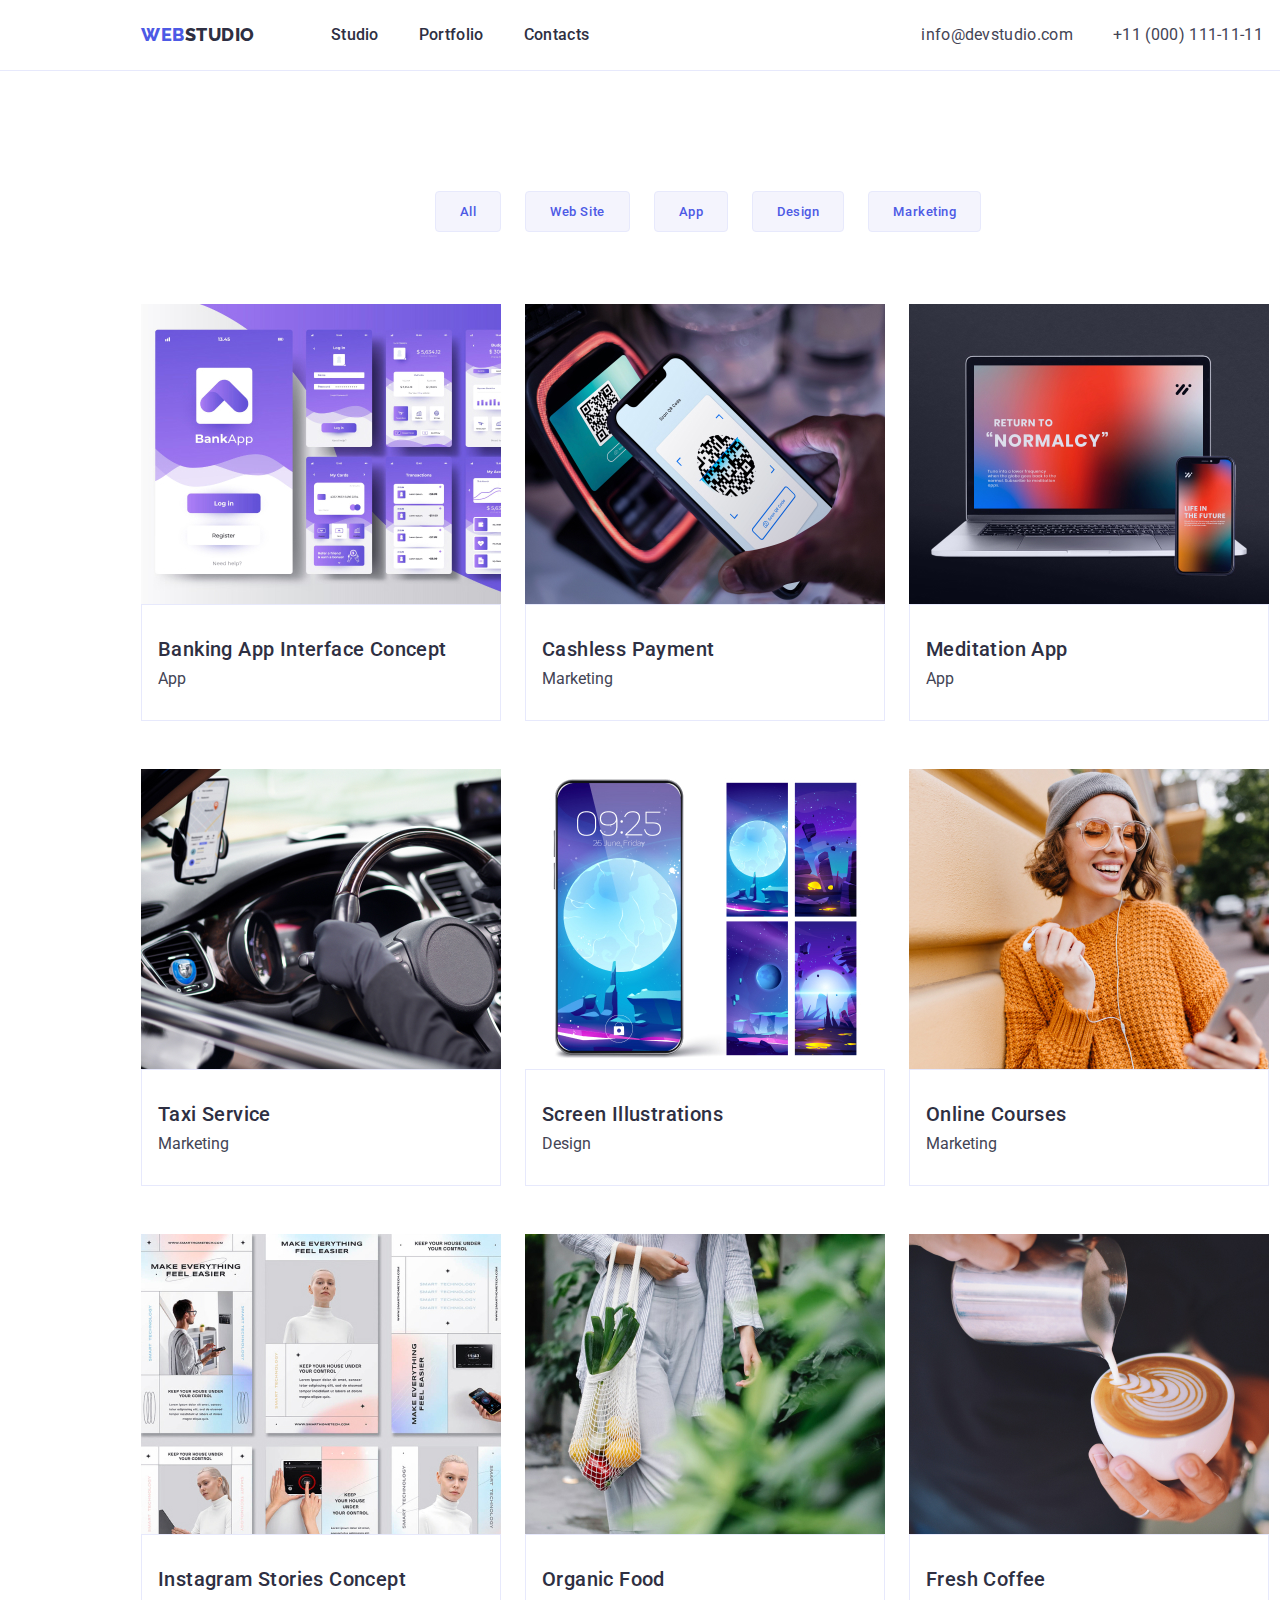
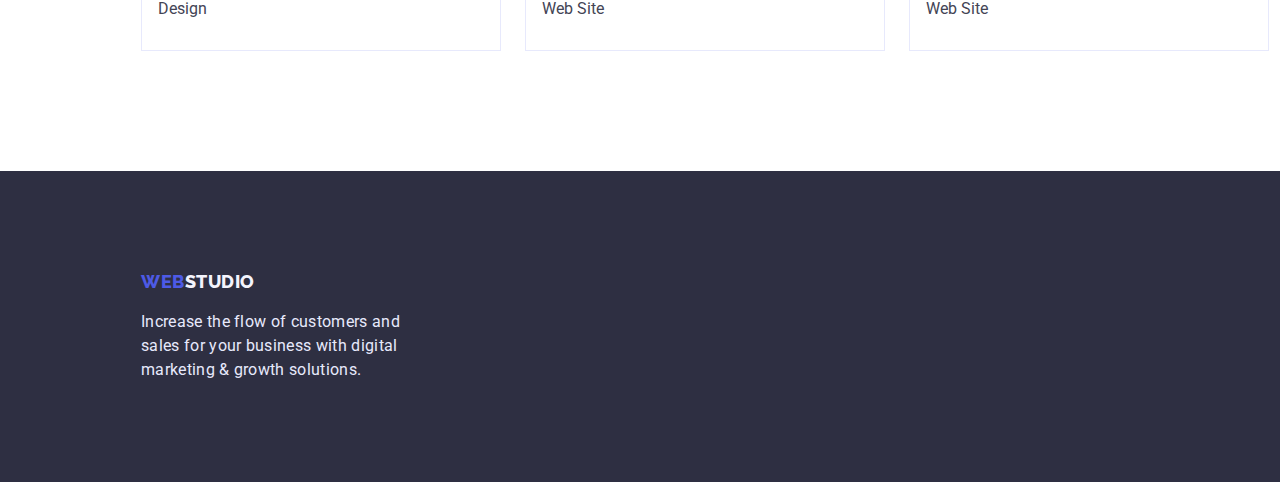
==== portfolio.html @ 7ea70cc3 "Initial commit" ====
<!DOCTYPE html>
<html lang="en">
<head>
    <meta charset="UTF-8">
    <meta http-equiv="X-UA-Compatible" content="IE=edge">
    <meta name="viewport" content="width=device-width, initial-scale=1.0">
    <link rel="stylesheet" href="https://cdnjs.cloudflare.com/ajax/libs/modern-normalize/1.1.0/modern-normalize.min.css" integrity="sha512-wpPYUAdjBVSE4KJnH1VR1HeZfpl1ub8YT/NKx4PuQ5NmX2tKuGu6U/JRp5y+Y8XG2tV+wKQpNHVUX03MfMFn9Q==" crossorigin="anonymous" referrerpolicy="no-referrer" />
    <link rel="preconnect" href="https://fonts.googleapis.com">
    <link rel="preconnect" href="https://fonts.gstatic.com" crossorigin>
    <link href="https://fonts.googleapis.com/css2?family=Raleway:wght@800&family=Roboto:wght@400;500;700;900&display=swap" rel="stylesheet">
    <link rel="stylesheet" href="./css/style.css">
    <title>Portfolio</title>
</head>
<body>
  <header class="header">
    <div class="container nav-container">
      <nav class="navigation">
          <a href="./index.html" class="header-logo link">Web<span class="logo-color">Studio</span></a>
          <ul class="header-list list">
            <li class="list-item"><a class="list-link text-16 link" href="./index.html">Studio</a></li>
            <li class="list-item"><a class="list-link text-16 link" href="./portfolio.html">Portfolio</a></li>
            <li class="list-item"><a class="list-link text-16 link" href="">Contacts</a></li>
          </ul>
        </nav>
        <address class="address">
          <ul class=" address-list list">
            <li class="address-contact"><a class="address-link text-16 link" href="mailto:info@devstudio.com">info@devstudio.com</a></li>
            <li class="address-contact"><a class="address-link text-16 link" href="tel:+110001111111">+11 (000) 111-11-11</a></li>
          </ul>
        </address>
      </div> 
  </header>
      <main class="main">
        <section class=" section section-portfolio">
          <div class="container">
            <h1 class="section-title" hidden>section-title</h1>
            <ul class="list button-list">
                <li class="button-item"><button class="filter-btn" type="button">All</button></li>
                <li class="button-item"><button class="filter-btn" type="button">Web Site</button></li>
                <li class="button-item"><button class="filter-btn" type="button">App</button></li>
                <li class="button-item"><button class="filter-btn" type="button">Design</button></li>
                <li class="button-item"><button class="filter-btn" type="button">Marketing</button></li>
            </ul>
            <ul class="list-img-portfolio list">
                <li class="item-img-portfolio">
                    <a href="" class="link"><img class="img-portfolio" src="./images/portfolio-img-1.jpg" alt="Interface Concept" width="360" height="300">
                      <div class="portfolio-text">
                        <h2 class="title-under-img">Banking App Interface Concept</h2>
                        <p class="paragraf-under-img">App</p>
                      </div>
                    </a>
                </li>
                <li class="item-img-portfolio">
                    <a href="" class="link"><img class="img-portfolio" src="./images/portfolio-img-2.jpg" alt="Cashless Payment" width="360" height="300">
                      <div class="portfolio-text">
                        <h2 class="title-under-img">Cashless Payment</h2>
                        <p class="paragraf-under-img">Marketing</p>
                      </div>
                    </a>
                </li>
                <li class="item-img-portfolio">
                    <a href="" class="link-img link"><img class="img-portfolio" src="./images/portfolio-img-3.jpg" alt="Meditaion App" width="360" height="300">
                      <div class="portfolio-text">
                        <h2 class="title-under-img">Meditation App</h2>
                        <p class="paragraf-under-img">App</p>
                      </div>
                    </a>
                </li>
                <li class="item-img-portfolio">
                    <a href="" class="link-img link"><img class="img-portfolio" src="./images/portfolio-img-4.jpg" alt="Taxi Service" width="360" height="300">
                      <div class="portfolio-text">
                        <h2 class="title-under-img">Taxi Service</h2>
                        <p class="paragraf-under-img">Marketing</p>
                      </div>
                    </a>
                </li>
                <li class="item-img-portfolio">
                    <a href="" class="link-img link"><img class="img-portfolio" src="./images/portfolio-img-5.jpg" alt="Screen Illustrations" width="360" height="300">
                      <div class="portfolio-text">
                        <h2 class="title-under-img">Screen Illustrations</h2>
                        <p class="paragraf-under-img">Design</p>
                      </div>
                    </a>
                </li>
                <li class="item-img-portfolio">
                    <a href="" class="link-img link"><img class="img-portfolio" src="./images/portfolio-img-6.jpg" alt="Online Courses" width="360" height="300">
                      <div class="portfolio-text">
                        <h2 class="title-under-img">Online Courses</h2>
                        <p class="paragraf-under-img">Marketing</p>
                      </div>
                    </a>
                </li>
                <li class="item-img-portfolio">
                    <a href="" class="link"><img class="img-portfolio" src="./images/portfolio-img-7.jpg" alt="Stories Concept" width="360" height="300">
                      <div class="portfolio-text">
                        <h2 class="title-under-img">Instagram Stories Concept</h2>
                        <p class="paragraf-under-img">Design</p>
                      </div>
                    </a>
                </li>
                <li class="item-img-portfolio">
                    <a href="" class="link-img link"><img class="img-portfolio" src="./images/portfolio-img-8.jpg" alt="Food" width="360" height="300">
                      <div class="portfolio-text">
                        <h2 class="title-under-img">Organic Food</h2>
                        <p class="paragraf-under-img">Web Site</p>
                      </div>
                    </a>
                </li>
                <li class="item-img-portfolio">
                    <a href="" class="link-img link"><img class="img-portfolio" src="./images/portfolio-img-9.jpg" alt="Coffee" width="360" height="300">
                      <div class="portfolio-text">
                        <h2 class="title-under-img">Fresh Coffee</h2>
                        <p class="paragraf-under-img">Web Site</p>
                      </div>
                    </a>
                </li>
            </ul>
          </div>
        </section>
      </main>
    <footer class="footer footer-portfolio">
      <div class="container footer-container">
        <a href="./index.html" class="footer-logo link">Web<span class="logo-color-footer">Studio</span></a>
        <p class="footer-text">
          Increase the flow of customers and sales for your business with digital
          marketing & growth solutions.
        </p>
      </div>
    </footer>
</body>
</html>
---- css/style.css ----
:root{
    --color:white;
    --color-cloud:#F4F4FD;
    --color-web-plus-button:#4D5AE5;
    --background-color:#2E2F42;
    --color-navy-blue:#2E2F42;
    --color-slate:#434455;
    --color-footer:#E7E9FC;
    --color-hover:#404BBF;
}

::before, ::after{
    box-sizing: border-box;
}

p,h1,h2,h3,h4,h5,h6{
    margin: 0;
}

ul{
    margin: 0;
    padding-left: 0;
}

body{
    margin: 0;
    padding: 0;
    font-family: 'Roboto', sans-serif;
    color: var(--color-slate);
    background-color: var(--color);
    font-weight: 400;
}

.list{
    list-style: none;
}

.link{
    text-decoration: none;
}

.text-16{
    font-size: 16px;
    line-height: 1.5;
    letter-spacing: 0.02em;
}

.container{
    width: 1158px;
    margin: 0 auto;
    padding: 0 15px;
}

img{
    display: block;
}

.main{
    width: 1440px;
}

.section{
    padding-top: 120px;
    padding-bottom: 120px;
}
/* _________________HEADER__________________ */

.header{
    width: 1440px;
    border-bottom: 1px solid #E7E9FC;
}

.nav-container{
    height: 70px;
    display: flex;
    align-items: center;
}

.navigation {
    display: flex;
    font-weight: 500;
    line-height: 1.17;
    letter-spacing: 0.03em;
    align-items: center;
    margin-right: 332px;
}

.header-logo {
    color: var(--color-web-plus-button);
    font-family: 'Raleway', sans-serif;
    font-weight: 800;
    font-size: 18px;
    letter-spacing: 0.03em;
    text-transform: uppercase;
    margin-right: 76px;
}

.logo-color {
    color: var(--color-navy-blue);
}

.header-list{
    display: flex;
}

.list-item {
    margin-right: 40px;
}

.list-item:last-child{
    margin-right: 0;
}

.list-item>.link:hover, .list-item>.link:focus{
    color: var(--color-hover);
    border-bottom: 4px #404BBF solid;           
}

.list-link {
   color: var(--color-navy-blue);
   font-weight: 500;
   padding: 20px 0 20px 0;

}

.address {
    font-style: normal;
}

.address-contact { 
    list-style: none;
    margin-right: 40px;
}

.address-contact:last-child{
    margin-right: 0;
}

.address-contact>.link:hover, .address-contact>.link:focus{
    color: var(--color-hover);
}

.address-list{
    display: flex;
}

.address-link{
    color: var(--color-slate);
}

/* _________________________hero_____________ */
.hero {
    background-color: var(--background-color);
}

.hero-container{

}

.hero-text {
    color: var(--color);
    font-weight: 700;
    font-size: 56px;
    line-height: 1.07;
    letter-spacing: 0.02em;
    text-align: center;
    width: 496px;
    height: 120px;
    margin: 0 auto;

}

.button-order {
    background-color: var(--color-web-plus-button);
    color: var(--color);
    font-weight: 500;
    letter-spacing: 0.04em;
    font-family: 'Roboto', sans-serif;
    margin: 48px auto;
    display: block;
    width: 169px;
    height: 56px;
    border: 0px;
    border-radius: 4px;
}

.button-order:hover, .button-order:focus{
    background-color: var(--color-hover);
    cursor: pointer;
}

/* ________________Tech_____________________ */

.tech {
}

.tech-container{
}

.tech-list {
}

.tech-list-item {
    list-style: none;
    display: inline-block;
    width: 260px;
    margin: 0 24px 0 0;
}

.tech-list-item:last-child{
    margin: 0 0 0 0;
}
.tech-logo {
    font-weight: 500;
    font-size: 20px;
    letter-spacing: 0.02em;
    line-height: 1.2;
    color: var(--color-navy-blue);
}

.tech-content {
    height: 104px;
    width: 264px;
}

/* ________________________ what-are-we-doing____________________ */

.what-are-we-doing {

}



.section-title {
    font-weight: 700;
    font-size: 36px;
    letter-spacing: 0.02em;
    line-height: 1.11;
    text-transform: capitalize;
    text-align: center;
    color: var(--color-navy-blue);
    margin-bottom: 72px;
}

.gallery{
    width: 1140px;
    padding: 0;
}

.gallery-list {
    list-style: none;
    display: inline-block;
    text-align: center;
    margin: 0 24px 0 0;
}

.gallery-list:last-child{
    margin: 0 0 0 0;
}

/* ______________OUR TEAM____________________ */

.our-team {
    background-color:  #F4F4FD;
}

.our-team-container{
}

.team-list {
    padding: 0;
    margin-top: 72px;
    display: flex;
}

.team-item {
    list-style: none;
    margin: 0 24px 0 0;
    background-color: #ffffff;
    height: 380px;
}

.team-item:last-child{
    margin: 0 0 0 0;
}

.team-text{
    padding: 32px 60px;
}

.person-name {
    font-weight: 500;
    font-size: 20px;
    text-align: center;
    letter-spacing: 0.02em;
    line-height: 1.2;
    color: var(--color-navy-blue);
    margin-bottom: 8px;   
}

.position-work {
    text-align: center;
}

/* __________FOOTER_______________ */

.footer{
    background-color: var(--color-navy-blue);
    padding-top: 100px;
    padding-bottom: 100px;
    width: 1440px;
}

.footer-container{
}

.footer-logo {
    color: var(--color-web-plus-button);
    font-family: 'Raleway', sans-serif;
    font-weight: 800;
    font-size: 18px;
    line-height: 1.17;
    letter-spacing: 0.03em;
    text-decoration: none;
    text-transform: uppercase;
}

.logo-color-footer {
    color: var(--color-cloud);
}

.footer-text{
    margin-top: 17.5px;
    width: 264px;
    height: 72px;
    font-size: 16px;
    line-height: 1.5;
    letter-spacing: 0.02em;
    color: var(--color-footer);
}


/* Portfolio */

.section-portfolio{

}

.button-list{
    display: flex;
    margin-bottom: 72px;
    justify-content: center;
}

.button-item{
    margin-right: 24px;
}

.list-img-portfolio{
    display: flex;
    flex-wrap: wrap;
}

.item-img-portfolio{
    width: 360px;
    margin-right: 24px;
    margin-bottom: 48px;
}

.img-portfolio{
    width: 360px;
    height: 300px;
}

.item-img-portfolio:nth-child(3n){
    margin-right: 0;
}

.item-img-portfolio:nth-last-child(-n + 3){
    margin-bottom: 0;
}

.filter-btn{
    font-family: "Roboto", sans-serif;
    font-weight: 500;
    letter-spacing: 0.04em;
    background-color: var(--color-cloud);
    color: var(--color-web-plus-button);
    padding: 12px 24px;
    border: 1px solid #E7E9FC;
    border-radius: 4px;
    
}

.buttno-item:last-child{
    margin-right: 0;
}

.filter-btn:hover, .filter-btn:focus{
    color: #ffffff;
    background-color: var(--color-hover);
    cursor: pointer;
}

.portfolio-text{
    border: 1px solid #E7E9FC;
    padding: 32px 16px;
}

.title-under-img{
    font-weight: 500;
    font-size: 20px;
    line-height: 1.2;
    letter-spacing: 0.02em;
    color: var(--color-navy-blue);
    margin-bottom: 8px;
}


.paragraf-under-img{
    color: var(--color-slate);

}

.footer-portfolio{

}
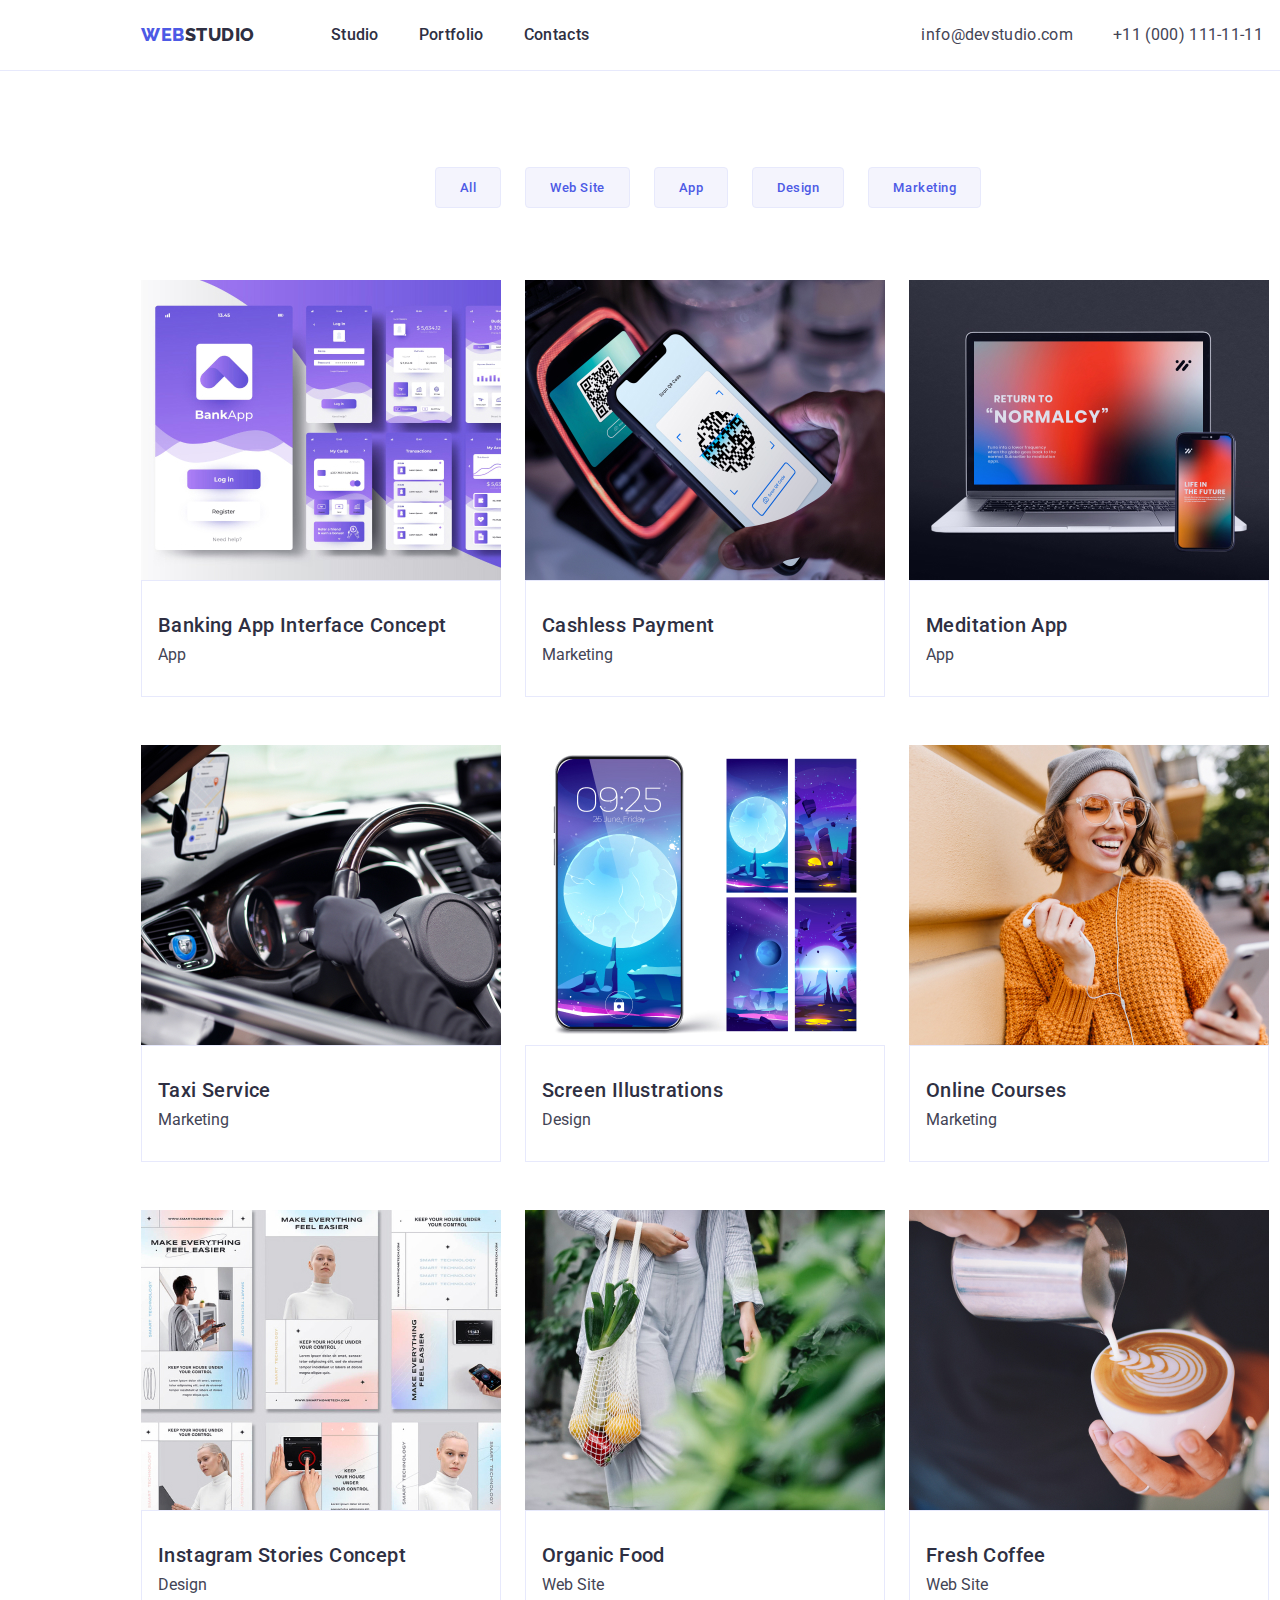
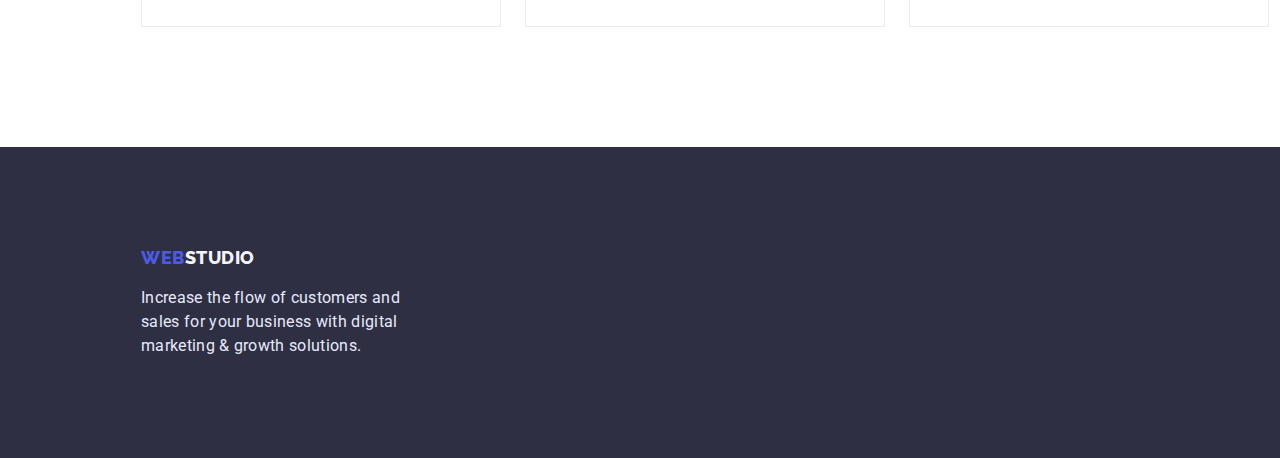
==== commit 0340bb10: "fail" ====
--- a/portfolio.html
+++ b/portfolio.html
@@ -31,7 +31,7 @@
       </div> 
   </header>
       <main class="main">
-        <section class=" section section-portfolio">
+        <section class="section-portfolio">
           <div class="container">
             <h1 class="section-title" hidden>section-title</h1>
             <ul class="list button-list">
--- a/css/style.css
+++ b/css/style.css
@@ -151,6 +151,7 @@
 /* _________________________hero_____________ */
 .hero {
     background-color: var(--background-color);
+    padding: 188px 0;
 }
 
 .hero-container{
@@ -200,6 +201,11 @@
 .tech-list {
 }
 
+.tech-icon{
+
+}
+
+
 .tech-list-item {
     list-style: none;
     display: inline-block;
@@ -210,6 +216,38 @@
 .tech-list-item:last-child{
     margin: 0 0 0 0;
 }
+
+.tech-icon{
+    width: 100%;
+    height: 112px;
+    background-color: var(--color-cloud);
+    margin-bottom: 8px;
+}
+
+.tech-icon-antenna{
+    background-image: url(../images/antenna.png);
+    background-repeat: no-repeat;
+    background-position: center;
+}
+
+.tech-icon-clock{
+    background-image: url(../images/clock.png);
+    background-repeat: no-repeat;
+    background-position: center;
+}
+
+.tech-icon-diagram{
+    background-image: url(../images/diagram.png);
+    background-repeat: no-repeat;
+    background-position: center;
+}
+
+.tech-icon-astonaut{
+    background-image: url(../images/astronaut.png);
+    background-repeat: no-repeat;
+    background-position: center;
+}
+
 .tech-logo {
     font-weight: 500;
     font-size: 20px;
@@ -225,8 +263,8 @@
 
 /* ________________________ what-are-we-doing____________________ */
 
-.what-are-we-doing {
-
+section.what-are-we-doing {
+ padding-top: 0;
 }
 
 
@@ -277,7 +315,7 @@
     list-style: none;
     margin: 0 24px 0 0;
     background-color: #ffffff;
-    height: 380px;
+    height: 428px;
 }
 
 .team-item:last-child{
@@ -285,7 +323,47 @@
 }
 
 .team-text{
-    padding: 32px 60px;
+    padding: 32px 16px;
+}
+
+.position-work{
+    margin-bottom: 8px;
+}
+
+.team-soc-list {
+    display: flex;
+    align-items: center;
+    justify-content: center;
+    gap: 24px;
+}
+
+.team-soc-item {
+    width: 40px;
+    height: 40px;
+    background-color: var(--color-web-plus-button);
+    border: none;
+    border-radius: 50%;
+}
+
+.team-soc-link {
+    width: 40px;
+    height: 40px;
+    display: flex;
+    align-items: center;
+    justify-content: center;
+    border: none;
+    border-radius: 50%;
+}
+
+.team-soc-item :is(:hover, :focus){
+        background-color: #31D0AA;
+}
+
+.team-soc-svg {
+
+}
+
+.team-soc-icon {
 }
 
 .person-name {
@@ -339,11 +417,54 @@
     color: var(--color-footer);
 }
 
+/* _______________________ Customers ____________________ */
+
+
+.customers {
+    padding-top: 132px;
+    padding-bottom: 120px;
+}
+
+.customers-list {
+    display: flex;
+    align-items: center;
+    justify-content: center;
+    gap: 24px;
+}
+
+.customers-item {
+    width: 168px;
+    height: 88px;
+
+}
+
+.customers-link {
+    width: 168px;
+    height: 88px;
+    display: flex;
+    align-items: center;
+    justify-content: center;
+    border: 1px solid #8E8F99;
+    border-radius: 4px;
+}
+
+.customers-link:hover,
+.customers-link:focus {
+    border: 1px solid #404BBF;
+}
+
+.customers-link:hover,
+.customers-link:focus > .customers-svg{
+    fill:#404BBF;
+}
+
+
 
 /* Portfolio */
 
 .section-portfolio{
-
+    padding-top: 96px;
+    padding-bottom: 120px;
 }
 
 .button-list{
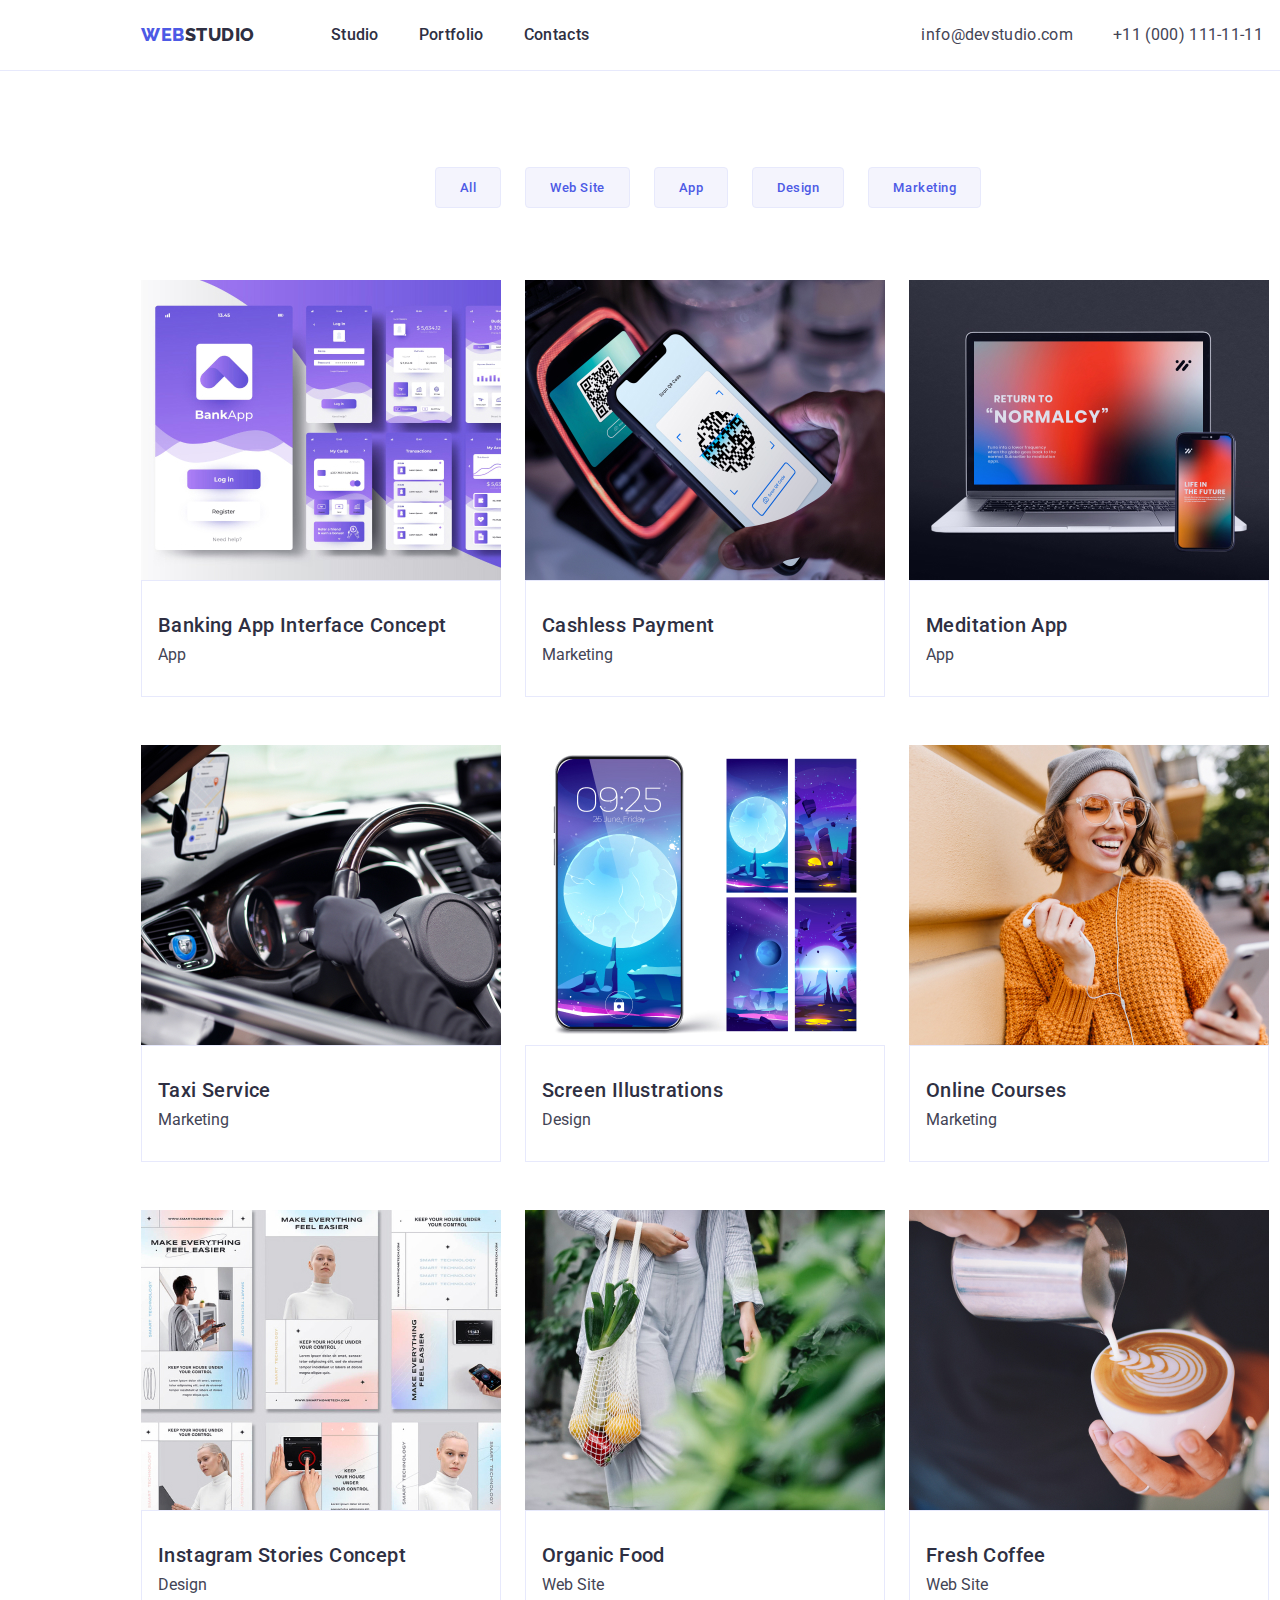
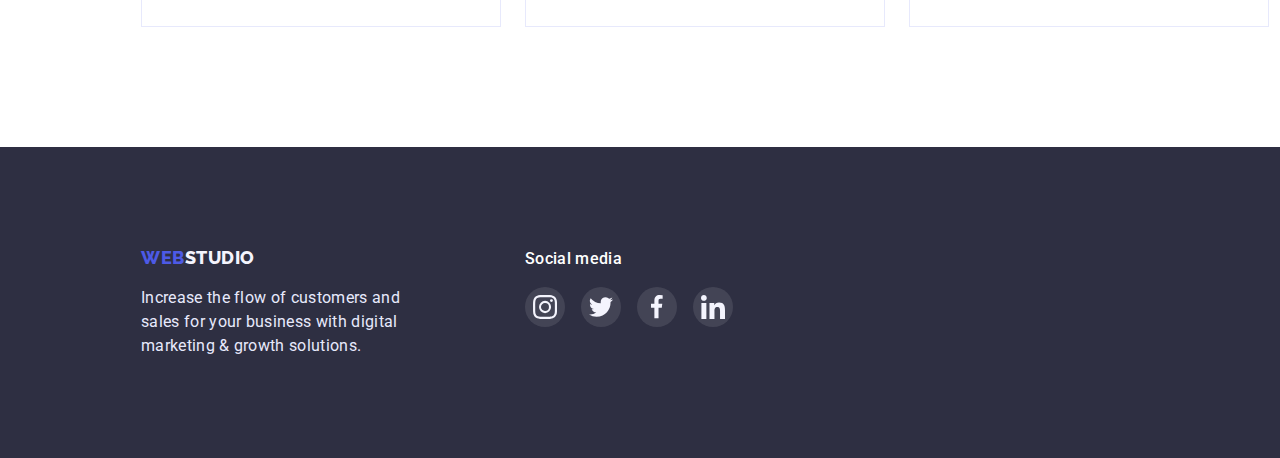
==== commit 8d95b720: "icons and shadow" ====
--- a/portfolio.html
+++ b/portfolio.html
@@ -118,14 +118,49 @@
           </div>
         </section>
       </main>
-    <footer class="footer footer-portfolio">
-      <div class="container footer-container">
-        <a href="./index.html" class="footer-logo link">Web<span class="logo-color-footer">Studio</span></a>
-        <p class="footer-text">
-          Increase the flow of customers and sales for your business with digital
-          marketing & growth solutions.
-        </p>
-      </div>
-    </footer>
+      <footer class="footer">
+        <div class="container footer-container">
+          <div class="footer-text-container">
+            <a href="./index.html" class="footer-logo link">Web<span class="logo-color-footer">Studio</span></a>
+            <p class="footer-text">
+              Increase the flow of customers and sales for your business with digital
+              marketing & growth solutions.
+            </p>
+          </div>
+          <div class="footer-soc">
+            <h3 class="footer-subtitle">Social media</h3>
+            <ul class="footer-soc-list list">
+              <li class="footer-soc-item">
+                <a href="" class="footer-soc-link link">
+                  <svg class="footer-svg" width="24" height="24">
+                    <use href="./images/symbol.svg#icon-instagram-2"></use>
+                  </svg>
+                </a>
+              </li>
+              <li class="footer-soc-item">
+                <a href="" class="footer-soc-link link">
+                  <svg class="footer-svg" width="24" height="24">
+                    <use href="./images/symbol.svg#icon-twitter-1"></use>
+                  </svg>
+                </a>
+              </li>
+              <li class="footer-soc-item">
+                <a href="" class="footer-soc-link link">
+                  <svg class="footer-svg" width="24" height="24">
+                    <use href="./images/symbol.svg#icon-facebook-1"></use>
+                  </svg>
+                </a>
+              </li>
+              <li class="footer-soc-item">
+                <a href="" class="footer-soc-link link">
+                  <svg class="footer-svg" width="24" height="24">
+                    <use href="./images/symbol.svg#icon-linkedin-1"></use>
+                  </svg>
+                </a>
+              </li>
+            </ul>
+          </div>
+        </div>
+      </footer>
 </body>
 </html>--- a/css/style.css
+++ b/css/style.css
@@ -316,7 +316,13 @@
     margin: 0 24px 0 0;
     background-color: #ffffff;
     height: 428px;
-}
+    box-shadow: 0px 1px 6px rgba(46, 47, 66, 0.08), 0px 1px 1px rgba(46, 47, 66, 0.16), 0px 2px 1px rgba(46, 47, 66, 0.08);
+    border-radius: 0px 0px 4px 4px;
+    order: 0;
+    flex-grow: 0;
+    z-index: 0;
+}
+
 
 .team-item:last-child{
     margin: 0 0 0 0;
@@ -355,10 +361,6 @@
     border-radius: 50%;
 }
 
-.team-soc-item :is(:hover, :focus){
-        background-color: #31D0AA;
-}
-
 .team-soc-svg {
 
 }
@@ -390,6 +392,8 @@
 }
 
 .footer-container{
+    display: flex;
+    gap: 120px;
 }
 
 .footer-logo {
@@ -417,6 +421,52 @@
     color: var(--color-footer);
 }
 
+
+
+.footer-soc {
+    
+}
+
+.footer-subtitle {
+    font-weight: 500;
+    font-size: 16px;
+    line-height: 1.5;
+    letter-spacing: 0.02em;
+    color: #FFFFFF;
+    margin-bottom: 16px;
+    }
+
+.footer-soc-list {
+display: flex;
+gap: 16px;
+}
+
+.footer-soc-item {
+    width: 40px;
+    height: 40px;
+}
+
+.footer-soc-link {
+    width: 40px;
+    height: 40px;
+    display: flex;
+    align-items: center;
+    justify-content: center;
+    background-color: rgba(255, 255, 255, 0.1);
+    border: none;
+    border-radius: 50%;;
+}
+
+.footer-soc-link:is(:hover, :focus){
+    background-color: #31D0AA;
+
+}
+
+.footer-svg {
+
+}
+
+
 /* _______________________ Customers ____________________ */
 
 
@@ -446,6 +496,7 @@
     justify-content: center;
     border: 1px solid #8E8F99;
     border-radius: 4px;
+    fill: #8E8F99;
 }
 
 .customers-link:hover,
@@ -457,6 +508,8 @@
 .customers-link:focus > .customers-svg{
     fill:#404BBF;
 }
+
+
 
 
 
@@ -528,6 +581,10 @@
     padding: 32px 16px;
 }
 
+.portfolio-text:is(:hover, :focus){
+    box-shadow: 0px 1px 6px rgba(46, 47, 66, 0.08), 0px 1px 1px rgba(46, 47, 66, 0.16), 0px 2px 1px rgba(46, 47, 66, 0.08);
+}
+
 .title-under-img{
     font-weight: 500;
     font-size: 20px;
@@ -545,4 +602,6 @@
 
 .footer-portfolio{
 
-}+}
+
+
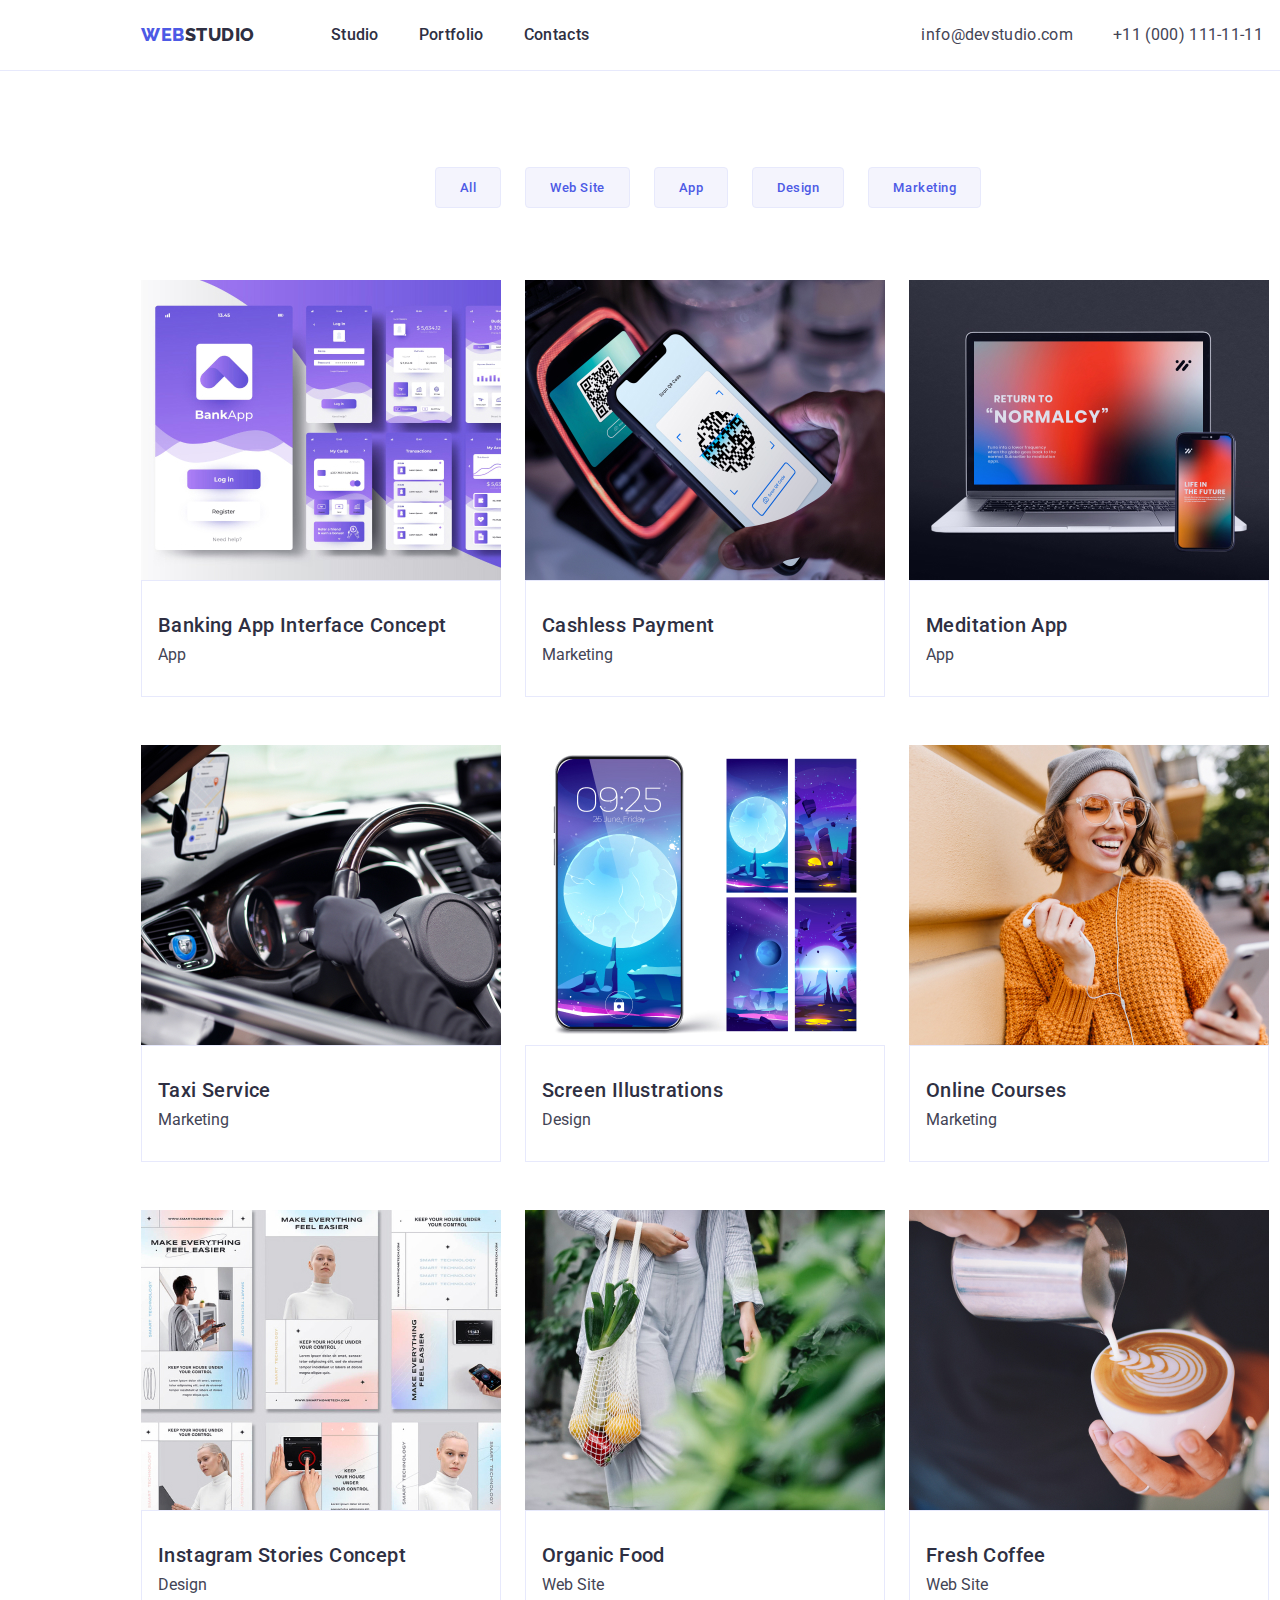
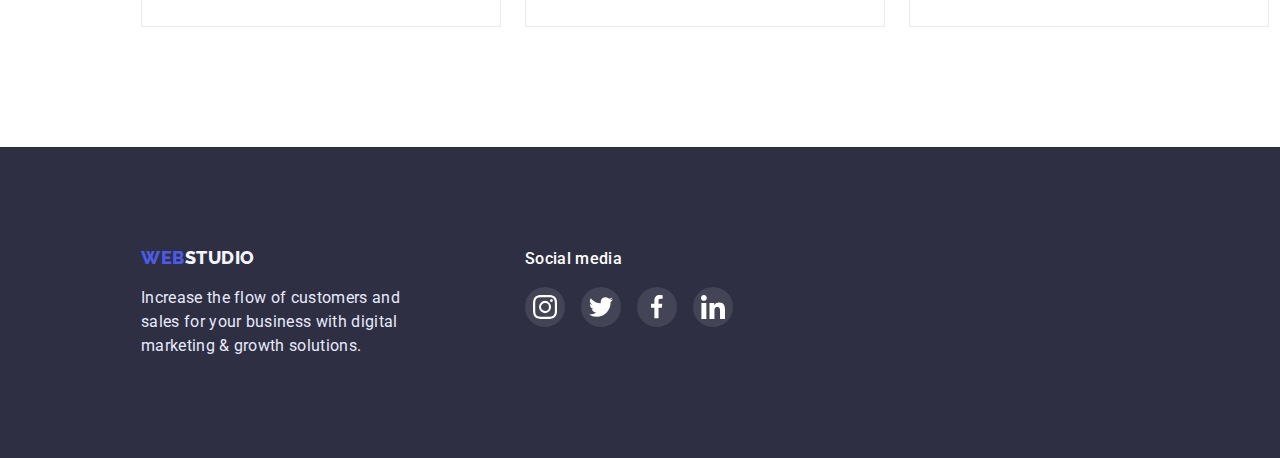
==== commit 7875acc2: "fixed bugs" ====
--- a/portfolio.html
+++ b/portfolio.html
@@ -91,7 +91,7 @@
                     </a>
                 </li>
                 <li class="item-img-portfolio">
-                    <a href="" class="link"><img class="img-portfolio" src="./images/portfolio-img-7.jpg" alt="Stories Concept" width="360" height="300">
+                    <a href="" class="link-img link"><img class="img-portfolio" src="./images/portfolio-img-7.jpg" alt="Stories Concept" width="360" height="300">
                       <div class="portfolio-text">
                         <h2 class="title-under-img">Instagram Stories Concept</h2>
                         <p class="paragraf-under-img">Design</p>
@@ -128,7 +128,7 @@
             </p>
           </div>
           <div class="footer-soc">
-            <h3 class="footer-subtitle">Social media</h3>
+            <p class="footer-text-soc">Social media</p>
             <ul class="footer-soc-list list">
               <li class="footer-soc-item">
                 <a href="" class="footer-soc-link link">
--- a/css/style.css
+++ b/css/style.css
@@ -152,6 +152,10 @@
 .hero {
     background-color: var(--background-color);
     padding: 188px 0;
+    background-image: linear-gradient(rgba(46, 47, 66, 0.7), rgba(46, 47, 66, 0.7)) ,url(../images/hero-bg.jpg);
+    background-position: center;
+    background-repeat: no-repeat;
+    background-size: 1440px;
 }
 
 .hero-container{
@@ -183,6 +187,7 @@
     height: 56px;
     border: 0px;
     border-radius: 4px;
+    margin-bottom: 0;
 }
 
 .button-order:hover, .button-order:focus{
@@ -200,11 +205,6 @@
 
 .tech-list {
 }
-
-.tech-icon{
-
-}
-
 
 .tech-list-item {
     list-style: none;
@@ -222,31 +222,11 @@
     height: 112px;
     background-color: var(--color-cloud);
     margin-bottom: 8px;
-}
-
-.tech-icon-antenna{
-    background-image: url(../images/antenna.png);
-    background-repeat: no-repeat;
-    background-position: center;
-}
-
-.tech-icon-clock{
-    background-image: url(../images/clock.png);
-    background-repeat: no-repeat;
-    background-position: center;
-}
-
-.tech-icon-diagram{
-    background-image: url(../images/diagram.png);
-    background-repeat: no-repeat;
-    background-position: center;
-}
-
-.tech-icon-astonaut{
-    background-image: url(../images/astronaut.png);
-    background-repeat: no-repeat;
-    background-position: center;
-}
+    display: flex;
+    align-items: center;
+    justify-content: center;
+}
+
 
 .tech-logo {
     font-weight: 500;
@@ -351,6 +331,10 @@
     border-radius: 50%;
 }
 
+.team-soc-item:is(:hover, :focus){
+    background-color: #404BBF;
+}
+
 .team-soc-link {
     width: 40px;
     height: 40px;
@@ -362,7 +346,7 @@
 }
 
 .team-soc-svg {
-
+    fill: #FFFFFF;
 }
 
 .team-soc-icon {
@@ -427,7 +411,7 @@
     
 }
 
-.footer-subtitle {
+.footer-text-soc {
     font-weight: 500;
     font-size: 16px;
     line-height: 1.5;
@@ -463,7 +447,7 @@
 }
 
 .footer-svg {
-
+    fill: #FFFFFF;
 }
 
 
@@ -528,6 +512,13 @@
 
 .button-item{
     margin-right: 24px;
+
+}
+
+.filter-btn:is(:hover, :focus){
+    border: 1px solid #404BBF;
+    border-radius: 4px;
+    box-shadow: 0px 3px 1px rgba(0, 0, 0, 0.1), 0px 2px 1px rgba(0, 0, 0, 0.08), 0px 2px 2px rgba(0, 0, 0, 0.12);
 }
 
 .list-img-portfolio{
@@ -581,7 +572,7 @@
     padding: 32px 16px;
 }
 
-.portfolio-text:is(:hover, :focus){
+.item-img-portfolio:is(:hover, :focus){
     box-shadow: 0px 1px 6px rgba(46, 47, 66, 0.08), 0px 1px 1px rgba(46, 47, 66, 0.16), 0px 2px 1px rgba(46, 47, 66, 0.08);
 }
 
